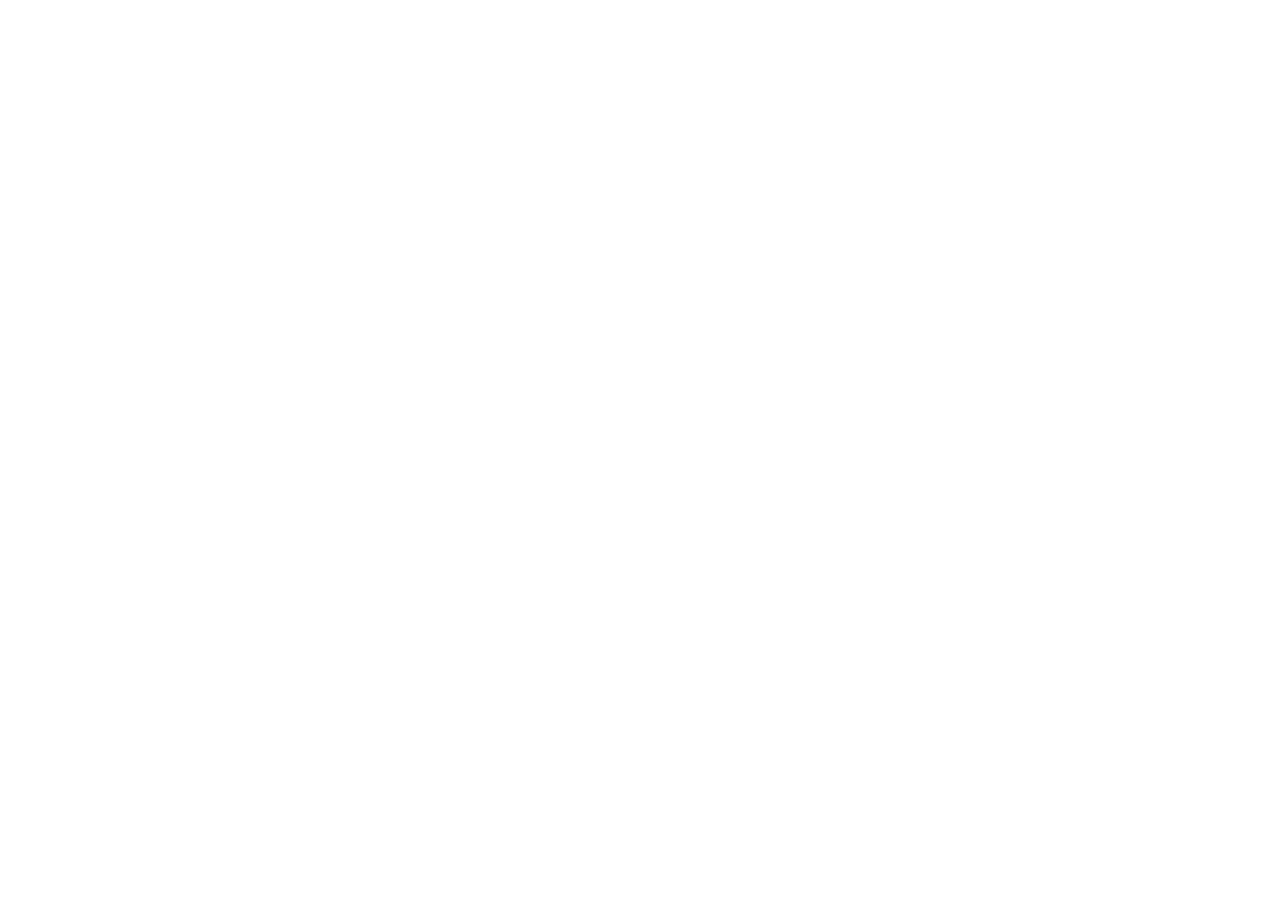
==== index.html @ efbc1290 "index" ====
<!DOCTYPE html>
<html lang="en">
<head>
    <meta charset="UTF-8">
    <meta http-equiv="X-UA-Compatible" content="IE=edge">
    <meta name="viewport" content="width=device-width, initial-scale=1.0">
    <title>Document</title>
</head>
<body>
    
</body>
</html>
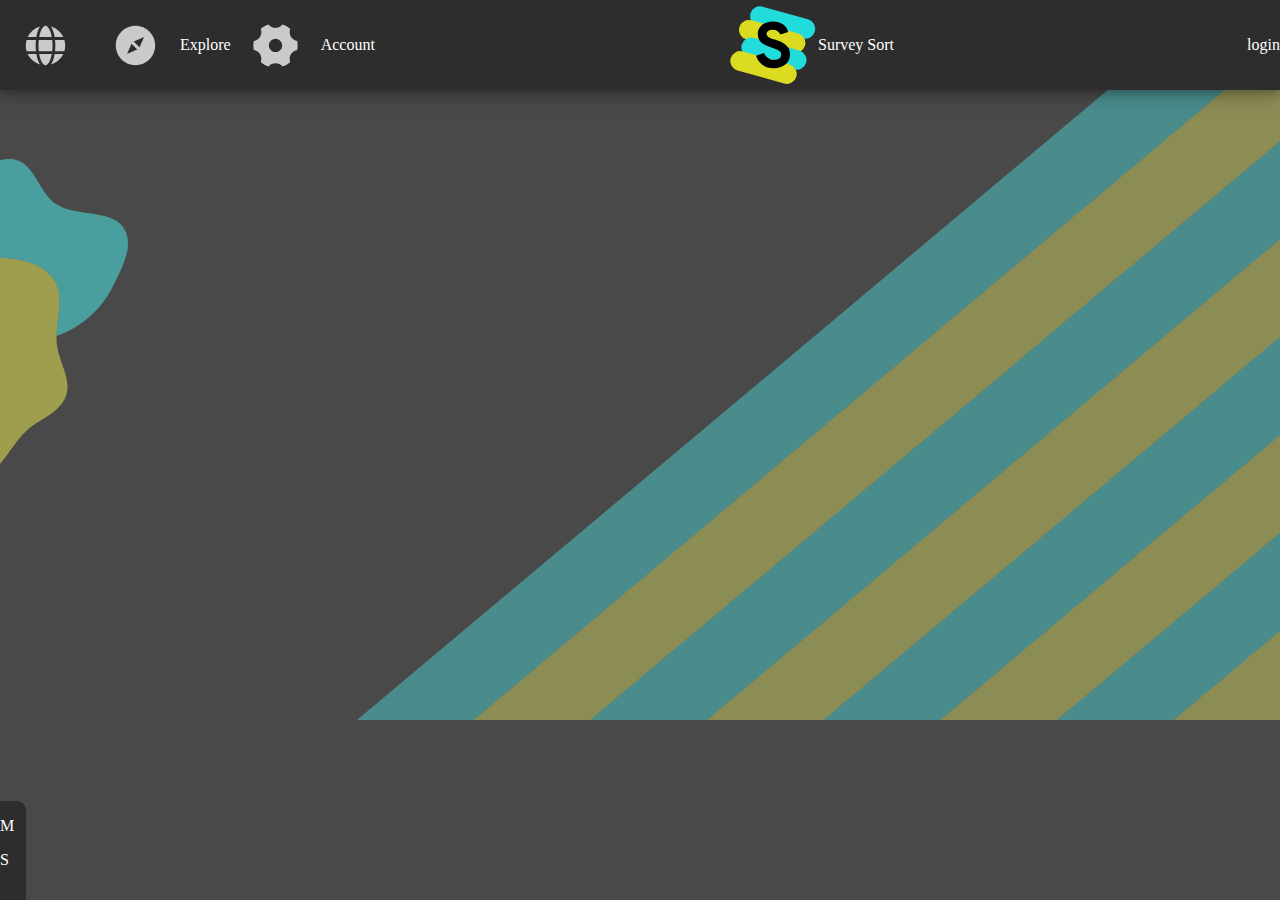
==== commit 04a9301f: "pridejte font pls" ====
--- a/index.html
+++ b/index.html
@@ -1,12 +1,39 @@
 <!DOCTYPE html>
 <html lang="en">
-<head>
-    <meta charset="UTF-8">
-    <meta http-equiv="X-UA-Compatible" content="IE=edge">
-    <meta name="viewport" content="width=device-width, initial-scale=1.0">
-    <title>Document</title>
-</head>
-<body>
-    
-</body>
-</html>+    <head>
+        <meta charset="UTF-8">
+        <meta http-equiv="X-UA-Compatible" content="IE=edge">
+        <meta name="viewport" content="width=device-width, initial-scale=1.0">
+        <link rel="stylesheet" href="./css/default.css">
+		<link rel="stylesheet" href="./css/index.css">
+        <title>Survey Sort</title>
+    </head>
+    <body>
+        <header>
+			<div class="header-left">
+				<img src="./img/globe.svg" alt="globe">
+				<div class="header-left">
+					<img src="./img/explore.svg" alt="explore">
+					<p>Explore</p>
+				</div>
+				<div class="header-left">
+					<img src="./img/settings.svg" alt="settings">
+					<p>Account</p>
+				</div>
+
+			</div>
+			<div class="header-center">
+				<img src="./img/logo2.svg" alt="SS_logo">
+				<p>Survey Sort</p>
+			</div>
+			<div class="header-right">
+				<p>login</p>
+			</div>
+        </header>
+        <div class="tools">
+            <p>M</p>
+            <p>S</p>
+        </div>
+
+    </body>
+</html>
--- a/css/default.css
+++ b/css/default.css
@@ -0,0 +1,8 @@
+body{
+    --dark_primary:  #494949;
+    background-color: var(--dark_primary);
+    background-image: url("../img/index_bg.svg");
+    background-repeat: no-repeat;
+    background-size: cover;
+    margin: 0;
+}
--- a/css/index.css
+++ b/css/index.css
@@ -0,0 +1,37 @@
+body{
+
+}
+header{
+    display: flex;
+    --dark_secondary: #2D2D2D;
+    background-color: var(--dark_secondary);
+    vertical-align: middle;
+    box-shadow: 0 4px 8px 0 rgba(0, 0, 0, 0.2), 0 6px 20px 0 rgba(0, 0, 0, 0.19);
+    width: 100%;
+    justify-content: space-between;
+}
+header img{
+    height: 10vh;
+}
+.header-left,.header-center,.header-right{
+    display: flex;
+}
+.header-left img{
+    filter: invert(1);
+    height: 5vh;
+    padding: 2.5vh;
+}
+header p{
+    margin-top: auto;
+    margin-bottom: auto;
+    color : #fff;
+}
+.tools{
+    background-color: #2D2D2D;
+    width: 2vw;
+    height: 11vh;
+    position: fixed;
+    bottom: 0;
+    color: white;
+    border-radius: 0 1vh 0 0;
+}
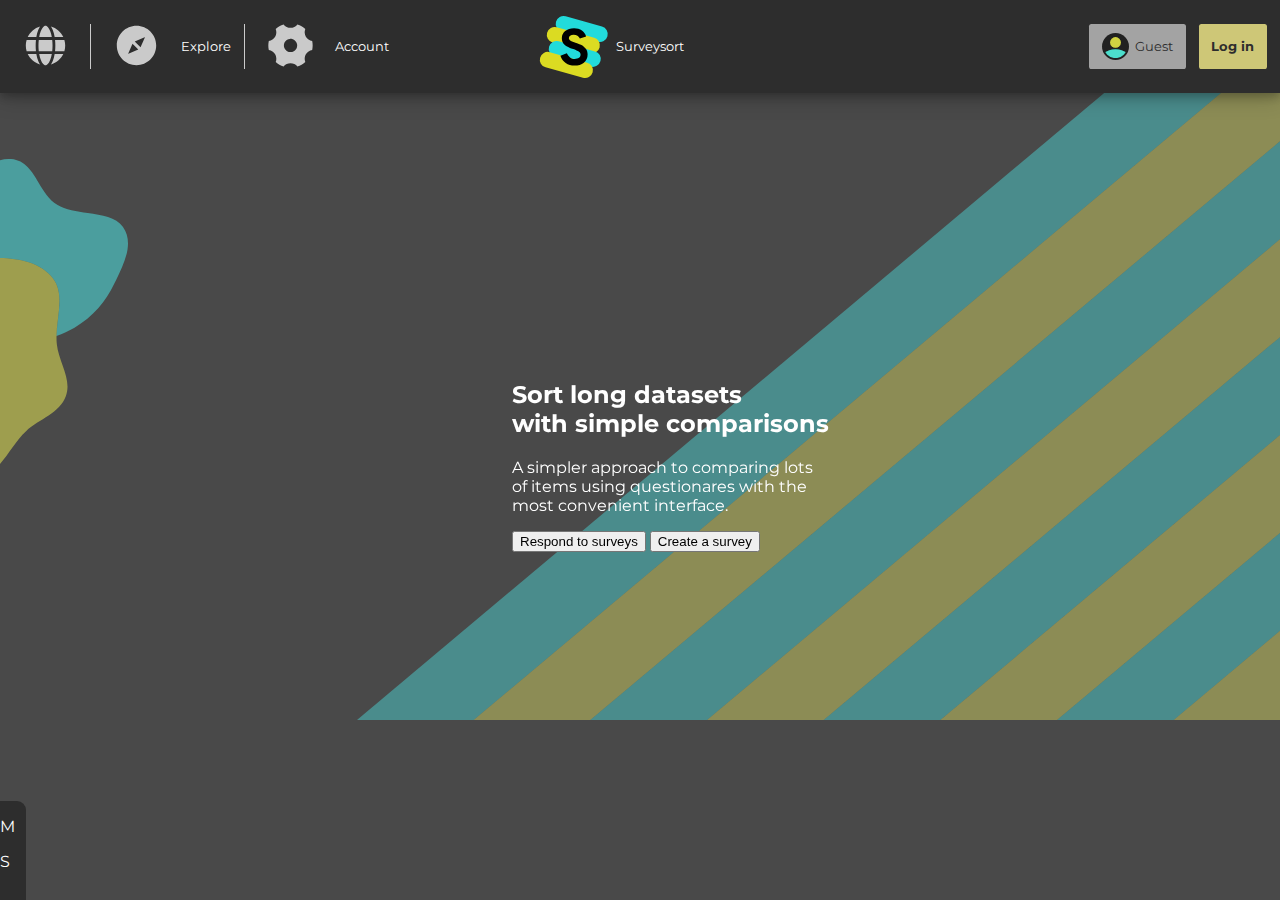
==== commit 4a471751: "skoro done" ====
--- a/index.html
+++ b/index.html
@@ -6,30 +6,42 @@
         <meta name="viewport" content="width=device-width, initial-scale=1.0">
         <link rel="stylesheet" href="./css/default.css">
 		<link rel="stylesheet" href="./css/index.css">
-        <title>Survey Sort</title>
+		<link rel="preconnect" href="https://fonts.googleapis.com">
+		<link rel="preconnect" href="https://fonts.gstatic.com" crossorigin>
+		<link href="https://fonts.googleapis.com/css2?family=Montserrat&display=swap" rel="stylesheet">
+        <title>Surveysort</title>
     </head>
     <body>
         <header>
 			<div class="header-left">
-				<img src="./img/globe.svg" alt="globe">
-				<div class="header-left">
-					<img src="./img/explore.svg" alt="explore">
+				<div><img src="./img/globe.svg" alt="globe.svg"></div>
+				<div class="white_line"></div>
+				<div class="header-left" style="padding-right:1vw">
+					<img src="./img/explore.svg" alt="explore.svg">
 					<p>Explore</p>
 				</div>
+				<div class="white_line"></div>
 				<div class="header-left">
-					<img src="./img/settings.svg" alt="settings">
+					<img src="./img/settings.svg" alt="settings.svg">
 					<p>Account</p>
 				</div>
 
 			</div>
 			<div class="header-center">
-				<img src="./img/logo2.svg" alt="SS_logo">
-				<p>Survey Sort</p>
+				<img src="./img/logo2.svg" alt="SS_logo.svg">
+				<p>Surveysort</p>
 			</div>
 			<div class="header-right">
-				<p>login</p>
+				<div id="accountButton"><img src="./img/person_icon.svg" alt="userIco.svg"><p>Guest</p></div>
+				<div id="loginButton"><p>Log in</p></div>
 			</div>
         </header>
+		<div class="main_text" style="color: white">
+			<h2>Sort long datasets <br> with simple comparisons</h2>
+			<p>A simpler approach to comparing lots<br>of items using questionares with the <br>most convenient interface.</p>
+			<button>Respond to surveys</button>
+			<button>Create a survey</button>
+		</div>
         <div class="tools">
             <p>M</p>
             <p>S</p>
--- a/css/index.css
+++ b/css/index.css
@@ -1,7 +1,8 @@
 body{
-
+    font-family: 'Montserrat', sans-serif;
 }
 header{
+    font-size: 1vw;
     display: flex;
     --dark_secondary: #2D2D2D;
     background-color: var(--dark_secondary);
@@ -10,8 +11,8 @@
     width: 100%;
     justify-content: space-between;
 }
-header img{
-    height: 10vh;
+header > div{
+    margin: auto 0;
 }
 .header-left,.header-center,.header-right{
     display: flex;
@@ -21,11 +22,61 @@
     height: 5vh;
     padding: 2.5vh;
 }
+/* .right_white_border{
+    border-right: 3px solid #4588ba
+} */
+.white_line{
+    width: .1vw;
+    height: 5vh;
+    background-color: #cbcbcb;
+    margin: auto
+}
+.header-center{
+    padding-right: 20%;
+}
+.header-center img{
+    height: 8vh;
+    margin: auto .5vw auto auto;
+}
 header p{
     margin-top: auto;
     margin-bottom: auto;
     color : #fff;
 }
+.header-right > div{
+    margin-right: 1vw;
+    border-radius: .2vw;
+    padding: 1vh 1vw;
+    display: inherit;
+}
+.header-right #loginButton{
+    background-color: #cec777;
+}
+.header-right #loginButton > p{
+    font-weight: bolder;
+}
+.header-right #accountButton{
+    background-color: #a3a3a3;
+}
+.header-right > div > img{
+    height: 3vh;
+    margin-right: .5vw;
+}
+.header-right > div > p{
+    margin-top: auto;
+    margin-bottom: auto;
+    color: var(--dark_secondary);
+}
+/* main-text */
+.main_text{
+    color: white;
+    position: fixed;
+    top: 40%;
+    left: 40%;
+    margin: auto;
+}
+
+/* tools (bottom left) */
 .tools{
     background-color: #2D2D2D;
     width: 2vw;
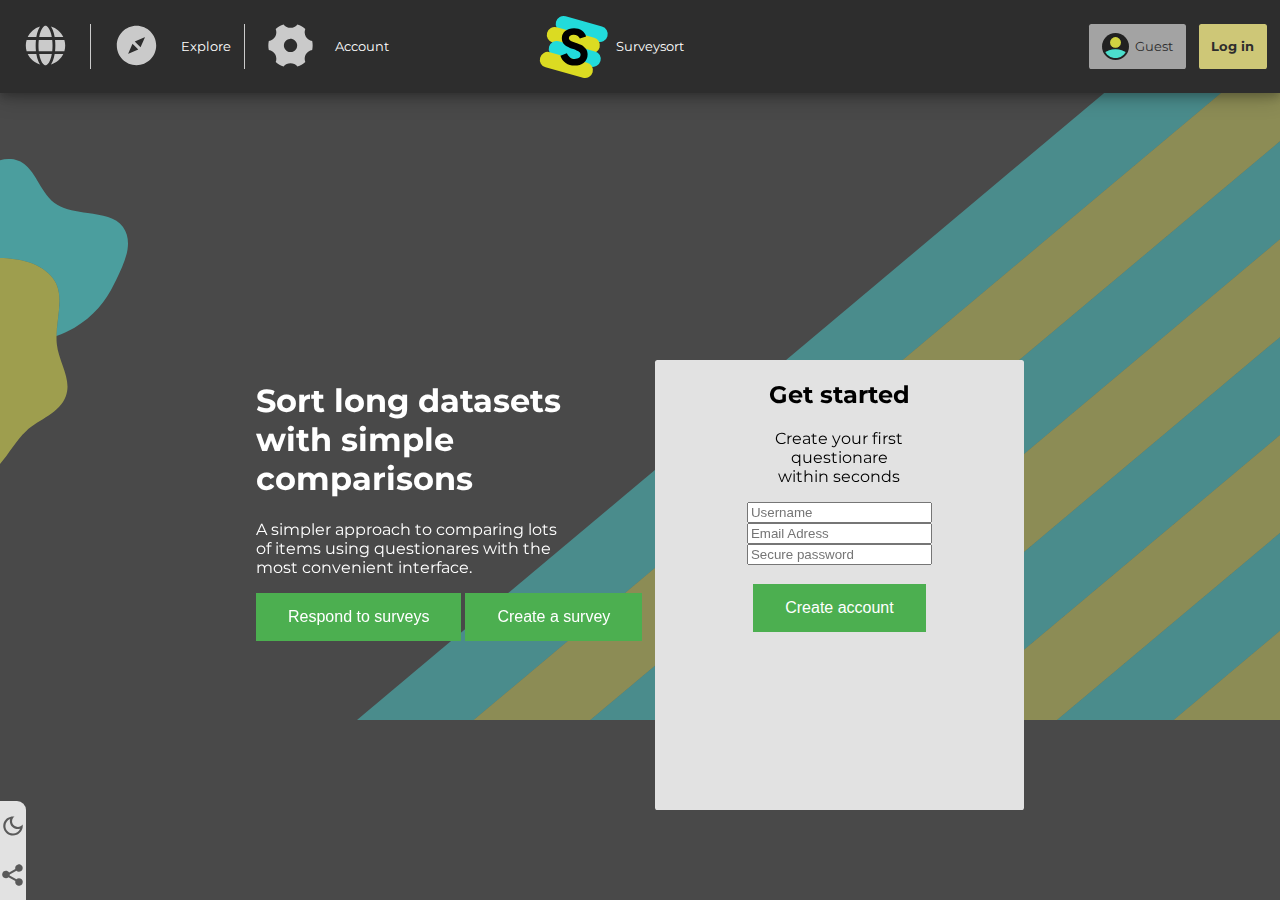
==== commit 0fd0d39c: "asdasdasd" ====
--- a/index.html
+++ b/index.html
@@ -8,7 +8,7 @@
 		<link rel="stylesheet" href="./css/index.css">
 		<link rel="preconnect" href="https://fonts.googleapis.com">
 		<link rel="preconnect" href="https://fonts.gstatic.com" crossorigin>
-		<link href="https://fonts.googleapis.com/css2?family=Montserrat&display=swap" rel="stylesheet">
+		<link href="https://fonts.googleapis.com/css2?family=Montserrat:ital,wght@0,100;0,200;0,300;0,400;0,500;0,600;0,700;0,800;0,900;1,100;1,200;1,300;1,400;1,500;1,600;1,700;1,800;1,900&display=swap" rel="stylesheet">
         <title>Surveysort</title>
     </head>
     <body>
@@ -37,14 +37,24 @@
 			</div>
         </header>
 		<div class="main_text" style="color: white">
-			<h2>Sort long datasets <br> with simple comparisons</h2>
-			<p>A simpler approach to comparing lots<br>of items using questionares with the <br>most convenient interface.</p>
-			<button>Respond to surveys</button>
-			<button>Create a survey</button>
+			<div class="main_left">
+				<h1>Sort long datasets <br> with simple comparisons</h1>
+				<p>A simpler approach to comparing lots<br>of items using questionares with the <br>most convenient interface.</p>
+				<button>Respond to surveys</button>
+				<button>Create a survey</button>
+			</div>
+			<div class="main_right">
+				<h2>Get started</h2>
+				<p>Create your first questionare<br>within seconds</p>
+				<input type="text" id="inpUsername" name="inpUsername" placeholder="Username"><br>
+				<input type="text" id="inpEmail" name="inpEmail" placeholder="Email Adress"><br>
+				<input type="text" id="inpEmail" name="inpPassword" placeholder="Secure password"><br><br>
+				<button>Create account</button>
+			</div>
 		</div>
-        <div class="tools">
-            <p>M</p>
-            <p>S</p>
+		<div class="tools">
+            <img src="./img/change_mode_dark.svg" alt="ChangeMode.svg">
+            <img src="./img/share.svg" alt="Share.svg">
         </div>
 
     </body>
--- a/css/index.css
+++ b/css/index.css
@@ -1,5 +1,15 @@
 body{
     font-family: 'Montserrat', sans-serif;
+}
+button{
+    background-color: #4CAF50; /* Green */
+    border: none;
+    color: white;
+    padding: 15px 32px;
+    text-align: center;
+    text-decoration: none;
+    display: inline-block;
+    font-size: 16px;
 }
 header{
     font-size: 1vw;
@@ -65,20 +75,34 @@
 .header-right > div > p{
     margin-top: auto;
     margin-bottom: auto;
-    color: var(--dark_secondary);
+    color: #2D2D2D;
 }
 /* main-text */
 .main_text{
+    display: flex;
     color: white;
     position: fixed;
     top: 40%;
-    left: 40%;
-    margin: auto;
+    left: 20%;
+    width: 60%;
+    justify-content: space-between;
+    height: 50vh;
+}
+.main_right{
+    text-align: center;
+    background-color: #e2e2e2;
+    height: inherit;
+    color: #000;
+    padding: 0 6vw;
+    border-radius: .2vw;
 }
 
 /* tools (bottom left) */
 .tools{
-    background-color: #2D2D2D;
+    background-color: #e2e2e2;
+    display: flex;
+    flex-direction: column;
+    justify-content: space-around;
     width: 2vw;
     height: 11vh;
     position: fixed;
@@ -86,3 +110,6 @@
     color: white;
     border-radius: 0 1vh 0 0;
 }
+.tools img{
+    height: 4vh;
+}
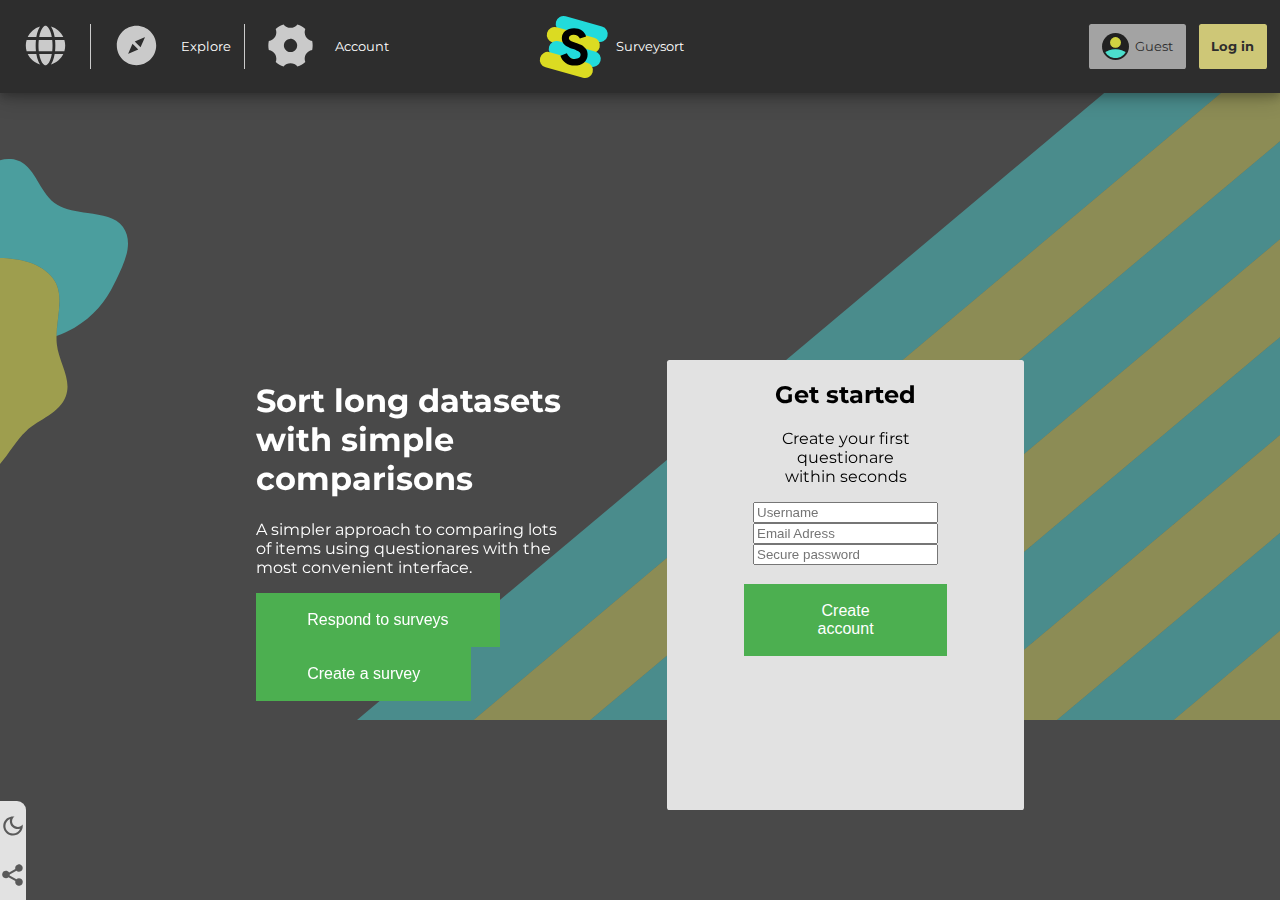
==== commit 051ab299: "add jquery" ====
--- a/index.html
+++ b/index.html
@@ -10,6 +10,7 @@
 		<link rel="preconnect" href="https://fonts.gstatic.com" crossorigin>
 		<link href="https://fonts.googleapis.com/css2?family=Montserrat:ital,wght@0,100;0,200;0,300;0,400;0,500;0,600;0,700;0,800;0,900;1,100;1,200;1,300;1,400;1,500;1,600;1,700;1,800;1,900&display=swap" rel="stylesheet">
         <title>Surveysort</title>
+		<script src="https://code.jquery.com/jquery-3.6.0.min.js" integrity="sha256-/xUj+3OJU5yExlq6GSYGSHk7tPXikynS7ogEvDej/m4=" crossorigin="anonymous"></script>
     </head>
     <body>
         <header>
--- a/css/default.css
+++ b/css/default.css
@@ -6,3 +6,106 @@
     background-size: cover;
     margin: 0;
 }
+header{
+    font-size: 1vw;
+    display: flex;
+    --dark_secondary: #2D2D2D;
+    background-color: var(--dark_secondary);
+    vertical-align: middle;
+    box-shadow: 0 4px 8px 0 rgba(0, 0, 0, 0.2), 0 6px 20px 0 rgba(0, 0, 0, 0.19);
+    width: 100%;
+    justify-content: space-between;
+}
+header > div{
+    margin: auto 0;
+}
+.header-left,.header-center,.header-right{
+    display: flex;
+}
+.header-left img{
+    filter: invert(1);
+    height: 5vh;
+    padding: 2.5vh;
+}
+/* .right_white_border{
+    border-right: 3px solid #4588ba
+} */
+.white_line{
+    width: .1vw;
+    height: 5vh;
+    background-color: #cbcbcb;
+    margin: auto
+}
+.header-center{
+    padding-right: 20%;
+}
+.header-center img{
+    height: 8vh;
+    margin: auto .5vw auto auto;
+}
+header p{
+    margin-top: auto;
+    margin-bottom: auto;
+    color : #fff;
+}
+.header-right > div{
+    margin-right: 1vw;
+    border-radius: .2vw;
+    padding: 1vh 1vw;
+    display: inherit;
+}
+.header-right #loginButton{
+    background-color: #cec777;
+}
+.header-right #loginButton > p{
+    font-weight: bolder;
+}
+.header-right #accountButton{
+    background-color: #a3a3a3;
+}
+.header-right > div > img{
+    height: 3vh;
+    margin-right: .5vw;
+}
+.header-right > div > p{
+    margin-top: auto;
+    margin-bottom: auto;
+    color: #2D2D2D;
+}
+/* main-text */
+.main_text{
+    display: flex;
+    color: white;
+    position: fixed;
+    top: 40%;
+    left: 20%;
+    width: 60%;
+    justify-content: space-between;
+    height: 50vh;
+}
+.main_right{
+    text-align: center;
+    background-color: #e2e2e2;
+    height: inherit;
+    color: #000;
+    padding: 0 6vw;
+    border-radius: .2vw;
+}
+
+/* tools (bottom left) */
+.tools{
+    background-color: #e2e2e2;
+    display: flex;
+    flex-direction: column;
+    justify-content: space-around;
+    width: 2vw;
+    height: 11vh;
+    position: fixed;
+    bottom: 0;
+    color: white;
+    border-radius: 0 1vh 0 0;
+}
+.tools img{
+    height: 4vh;
+}
+
--- a/css/index.css
+++ b/css/index.css
@@ -2,114 +2,12 @@
     font-family: 'Montserrat', sans-serif;
 }
 button{
-    background-color: #4CAF50; /* Green */
+    background-color: #4CAF50;
     border: none;
     color: white;
-    padding: 15px 32px;
+    padding: 2vh 4vw;
     text-align: center;
     text-decoration: none;
     display: inline-block;
     font-size: 16px;
 }
-header{
-    font-size: 1vw;
-    display: flex;
-    --dark_secondary: #2D2D2D;
-    background-color: var(--dark_secondary);
-    vertical-align: middle;
-    box-shadow: 0 4px 8px 0 rgba(0, 0, 0, 0.2), 0 6px 20px 0 rgba(0, 0, 0, 0.19);
-    width: 100%;
-    justify-content: space-between;
-}
-header > div{
-    margin: auto 0;
-}
-.header-left,.header-center,.header-right{
-    display: flex;
-}
-.header-left img{
-    filter: invert(1);
-    height: 5vh;
-    padding: 2.5vh;
-}
-/* .right_white_border{
-    border-right: 3px solid #4588ba
-} */
-.white_line{
-    width: .1vw;
-    height: 5vh;
-    background-color: #cbcbcb;
-    margin: auto
-}
-.header-center{
-    padding-right: 20%;
-}
-.header-center img{
-    height: 8vh;
-    margin: auto .5vw auto auto;
-}
-header p{
-    margin-top: auto;
-    margin-bottom: auto;
-    color : #fff;
-}
-.header-right > div{
-    margin-right: 1vw;
-    border-radius: .2vw;
-    padding: 1vh 1vw;
-    display: inherit;
-}
-.header-right #loginButton{
-    background-color: #cec777;
-}
-.header-right #loginButton > p{
-    font-weight: bolder;
-}
-.header-right #accountButton{
-    background-color: #a3a3a3;
-}
-.header-right > div > img{
-    height: 3vh;
-    margin-right: .5vw;
-}
-.header-right > div > p{
-    margin-top: auto;
-    margin-bottom: auto;
-    color: #2D2D2D;
-}
-/* main-text */
-.main_text{
-    display: flex;
-    color: white;
-    position: fixed;
-    top: 40%;
-    left: 20%;
-    width: 60%;
-    justify-content: space-between;
-    height: 50vh;
-}
-.main_right{
-    text-align: center;
-    background-color: #e2e2e2;
-    height: inherit;
-    color: #000;
-    padding: 0 6vw;
-    border-radius: .2vw;
-}
-
-/* tools (bottom left) */
-.tools{
-    background-color: #e2e2e2;
-    display: flex;
-    flex-direction: column;
-    justify-content: space-around;
-    width: 2vw;
-    height: 11vh;
-    position: fixed;
-    bottom: 0;
-    color: white;
-    border-radius: 0 1vh 0 0;
-}
-.tools img{
-    height: 4vh;
-}
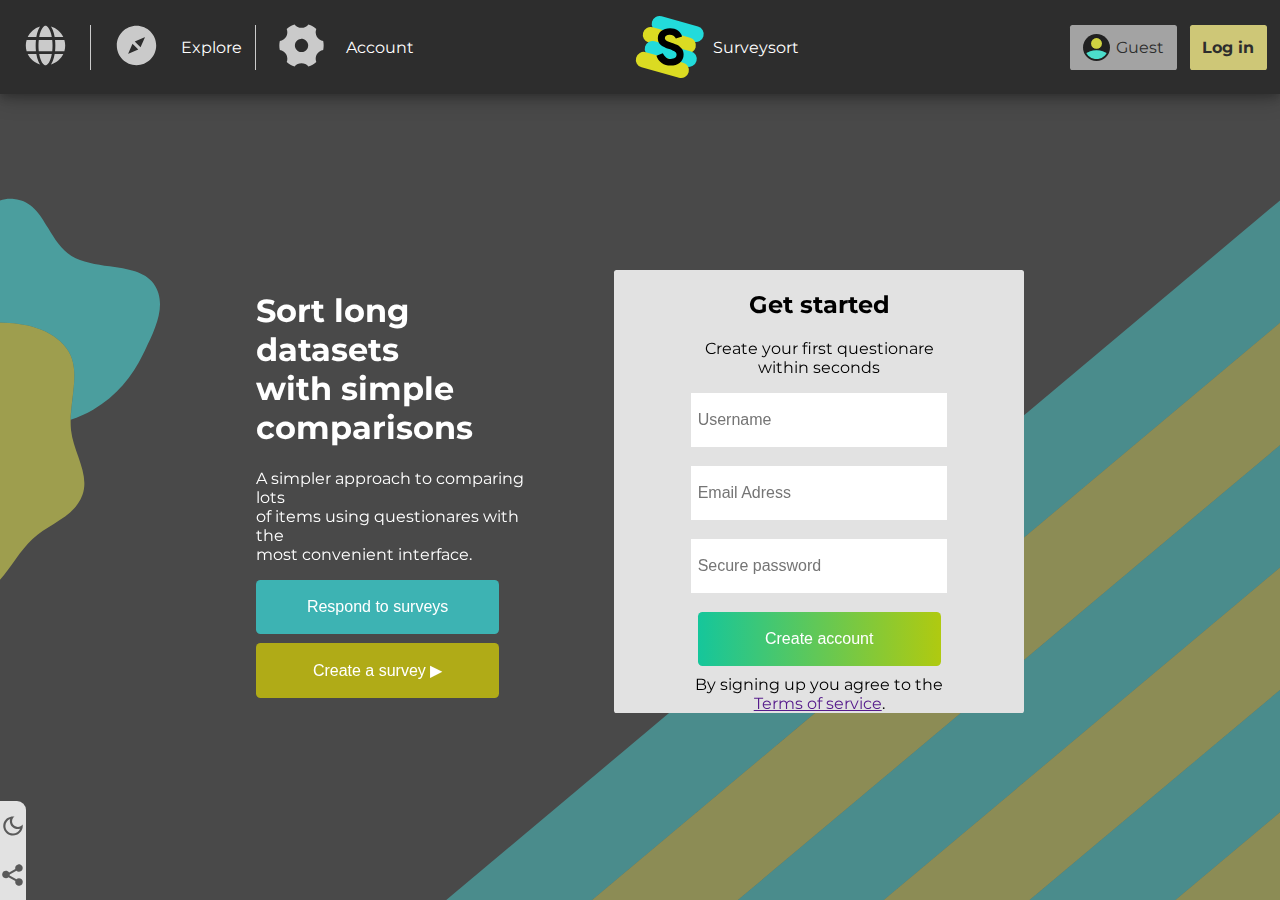
==== commit ac956c6a: "adasdasdas" ====
--- a/index.html
+++ b/index.html
@@ -41,16 +41,17 @@
 			<div class="main_left">
 				<h1>Sort long datasets <br> with simple comparisons</h1>
 				<p>A simpler approach to comparing lots<br>of items using questionares with the <br>most convenient interface.</p>
-				<button>Respond to surveys</button>
-				<button>Create a survey</button>
+				<button class="btnRespond">Respond to surveys</button>
+				<button class="btnNew">Create a survey ▶</button>
 			</div>
 			<div class="main_right">
 				<h2>Get started</h2>
 				<p>Create your first questionare<br>within seconds</p>
 				<input type="text" id="inpUsername" name="inpUsername" placeholder="Username"><br>
 				<input type="text" id="inpEmail" name="inpEmail" placeholder="Email Adress"><br>
-				<input type="text" id="inpEmail" name="inpPassword" placeholder="Secure password"><br><br>
-				<button>Create account</button>
+				<input type="text" id="inpEmail" name="inpPassword" placeholder="Secure password"><br>
+				<button class="btnCreate">Create account</button><br>
+				<div style="width: 100%">By signing up you agree to the <a href="">Terms of service</a>.</div>
 			</div>
 		</div>
 		<div class="tools">
--- a/css/default.css
+++ b/css/default.css
@@ -6,8 +6,11 @@
     background-size: cover;
     margin: 0;
 }
+html{
+    height: 100%;
+}
 header{
-    font-size: 1vw;
+    font-size: 1rem;
     display: flex;
     --dark_secondary: #2D2D2D;
     background-color: var(--dark_secondary);
@@ -37,7 +40,7 @@
     margin: auto
 }
 .header-center{
-    padding-right: 20%;
+    padding-right: 4vw;
 }
 .header-center img{
     height: 8vh;
@@ -72,26 +75,6 @@
     margin-bottom: auto;
     color: #2D2D2D;
 }
-/* main-text */
-.main_text{
-    display: flex;
-    color: white;
-    position: fixed;
-    top: 40%;
-    left: 20%;
-    width: 60%;
-    justify-content: space-between;
-    height: 50vh;
-}
-.main_right{
-    text-align: center;
-    background-color: #e2e2e2;
-    height: inherit;
-    color: #000;
-    padding: 0 6vw;
-    border-radius: .2vw;
-}
-
 /* tools (bottom left) */
 .tools{
     background-color: #e2e2e2;
@@ -108,4 +91,12 @@
 .tools img{
     height: 4vh;
 }
+@media (max-width:850px){
+    .header-left > div > p{
+        display: none;
+    }
+    .header-center > p{
+        display: none;
+    }
+}
 
--- a/css/index.css
+++ b/css/index.css
@@ -9,5 +9,58 @@
     text-align: center;
     text-decoration: none;
     display: inline-block;
-    font-size: 16px;
+    font-size: 1rem;
+    border-radius: .5vh;
 }
+input{
+    border: none;
+    padding: 2vh 4vw;
+    text-align: center;
+    text-decoration: none;
+    display: inline-block;
+    font-size: 1rem;
+    display: flex;
+    flex-direction: column;
+}
+/* main-text */
+.main_text{
+    display: flex;
+    color: white;
+    position: fixed;
+    top: 30%;
+    left: 20%;
+    width: 60%;
+}
+.main_right{
+    text-align: center;
+    background-color: #e2e2e2;
+    color: #000;
+    padding: 0 6vw;
+    border-radius: .2vw;
+}
+.main_right > input{
+    text-align: left;
+}
+.main_text > div > button{
+    margin-bottom: 1vh;
+}
+.main_left{
+    margin-right: 5vw;
+}
+.main_text > div > input, .main_text > div > button{
+    width: 19vw;
+    padding: 2vh .5vw;
+}
+.btnCreate{
+    background: linear-gradient(90deg, #15C69B 0%, #B0CA10 100%);
+    color: white;
+}
+.btnRespond{
+    background: #3db3b3;
+    color: white;
+}
+.btnNew{
+    background: #b0ab17;
+    color: #fff;
+}
+
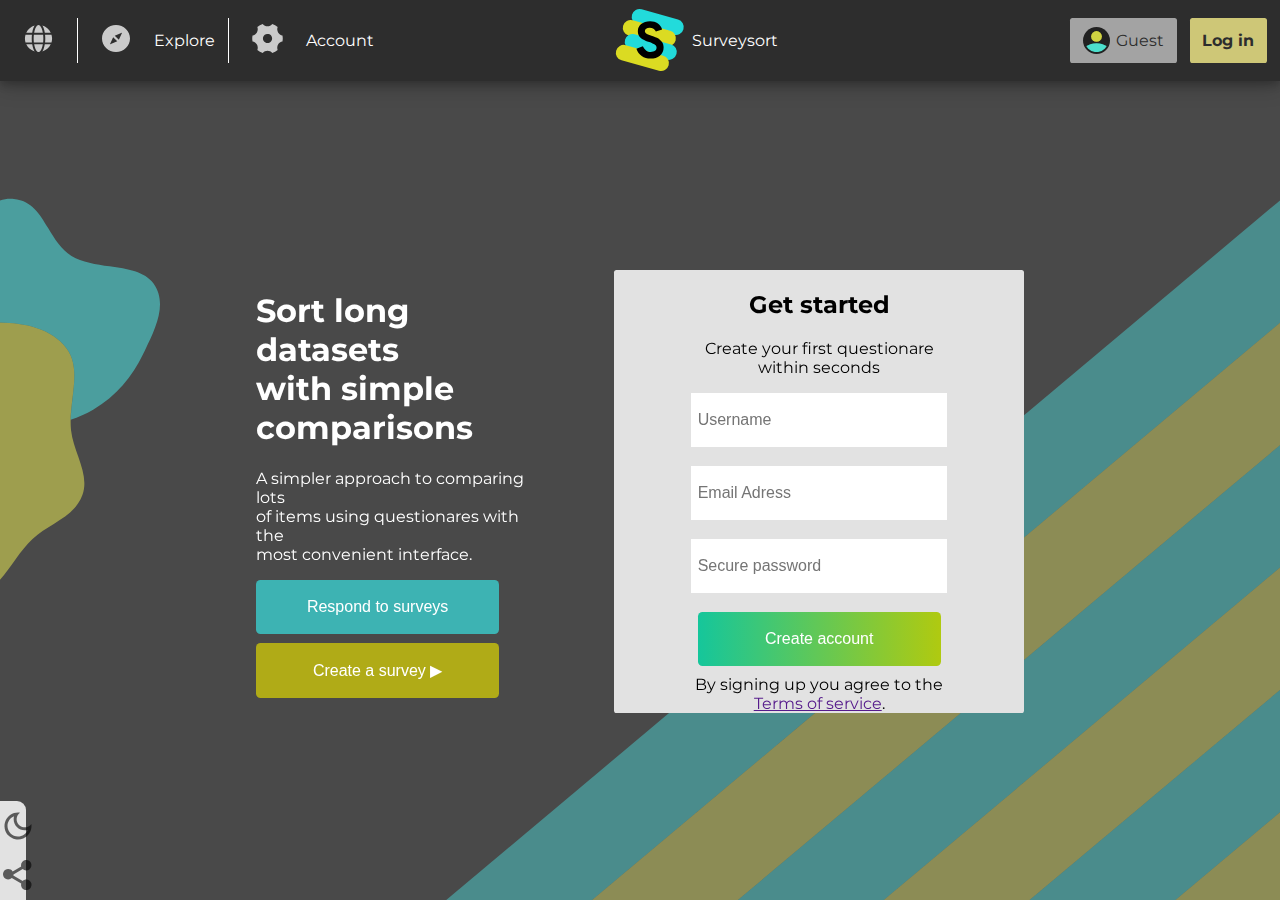
==== commit 27facb6f: "add favicons" ====
--- a/index.html
+++ b/index.html
@@ -10,6 +10,7 @@
 		<link rel="preconnect" href="https://fonts.gstatic.com" crossorigin>
 		<link href="https://fonts.googleapis.com/css2?family=Montserrat:ital,wght@0,100;0,200;0,300;0,400;0,500;0,600;0,700;0,800;0,900;1,100;1,200;1,300;1,400;1,500;1,600;1,700;1,800;1,900&display=swap" rel="stylesheet">
         <title>Surveysort</title>
+		<link rel="icon" href="./img/logo2.svg">
 		<script src="https://code.jquery.com/jquery-3.6.0.min.js" integrity="sha256-/xUj+3OJU5yExlq6GSYGSHk7tPXikynS7ogEvDej/m4=" crossorigin="anonymous"></script>
     </head>
     <body>
--- a/css/default.css
+++ b/css/default.css
@@ -1,10 +1,40 @@
 body{
-    --dark_primary:  #494949;
-    background-color: var(--dark_primary);
+    font-family: 'Montserrat', sans-serif;
+    --fg-color: #fff; /**/
+    --bg-color: #494949; /*#494949 = dark #f4f4f4 = light*/
+    --bg2-color: #2D2D2D;
+    --dark_icons: invert(1); /* 1 = dark, 0 = light */
+    background-color: var(--bg-color);
     background-image: url("../img/index_bg.svg");
     background-repeat: no-repeat;
     background-size: cover;
     margin: 0;
+}
+
+button{
+    background-color: #4CAF50;
+    border: none;
+    color: white;
+    padding: 2vh 4vw;
+    text-align: center;
+    text-decoration: none;
+    display: inline-block;
+    font-size: 1rem;
+    border-radius: .5vh;
+}
+button:hover{
+    filter: brightness(1.1);
+    color: pink;
+}
+input{
+    border: none;
+    padding: 2vh 4vw;
+    text-align: center;
+    text-decoration: none;
+    display: inline-block;
+    font-size: 1rem;
+    display: flex;
+    flex-direction: column;
 }
 html{
     height: 100%;
@@ -12,8 +42,7 @@
 header{
     font-size: 1rem;
     display: flex;
-    --dark_secondary: #2D2D2D;
-    background-color: var(--dark_secondary);
+    background-color: var(--bg2-color);
     vertical-align: middle;
     box-shadow: 0 4px 8px 0 rgba(0, 0, 0, 0.2), 0 6px 20px 0 rgba(0, 0, 0, 0.19);
     width: 100%;
@@ -26,8 +55,8 @@
     display: flex;
 }
 .header-left img{
-    filter: invert(1);
-    height: 5vh;
+    filter: var(--dark_icons);
+    height: 3.5vh;
     padding: 2.5vh;
 }
 /* .right_white_border{
@@ -36,7 +65,7 @@
 .white_line{
     width: .1vw;
     height: 5vh;
-    background-color: #cbcbcb;
+    background-color: var(--fg-color);
     margin: auto
 }
 .header-center{
@@ -49,7 +78,7 @@
 header p{
     margin-top: auto;
     margin-bottom: auto;
-    color : #fff;
+    color : var(--fg-color);
 }
 .header-right > div{
     margin-right: 1vw;
@@ -73,7 +102,7 @@
 .header-right > div > p{
     margin-top: auto;
     margin-bottom: auto;
-    color: #2D2D2D;
+    color: var(--bg2-color);
 }
 /* tools (bottom left) */
 .tools{
@@ -85,11 +114,10 @@
     height: 11vh;
     position: fixed;
     bottom: 0;
-    color: white;
     border-radius: 0 1vh 0 0;
 }
 .tools img{
-    height: 4vh;
+    width: 4vh;
 }
 @media (max-width:850px){
     .header-left > div > p{
@@ -98,5 +126,8 @@
     .header-center > p{
         display: none;
     }
+    .header-left img{
+        padding: 1vw;
+    }
 }
 
--- a/css/index.css
+++ b/css/index.css
@@ -1,27 +1,4 @@
-body{
-    font-family: 'Montserrat', sans-serif;
-}
-button{
-    background-color: #4CAF50;
-    border: none;
-    color: white;
-    padding: 2vh 4vw;
-    text-align: center;
-    text-decoration: none;
-    display: inline-block;
-    font-size: 1rem;
-    border-radius: .5vh;
-}
-input{
-    border: none;
-    padding: 2vh 4vw;
-    text-align: center;
-    text-decoration: none;
-    display: inline-block;
-    font-size: 1rem;
-    display: flex;
-    flex-direction: column;
-}
+
 /* main-text */
 .main_text{
     display: flex;
